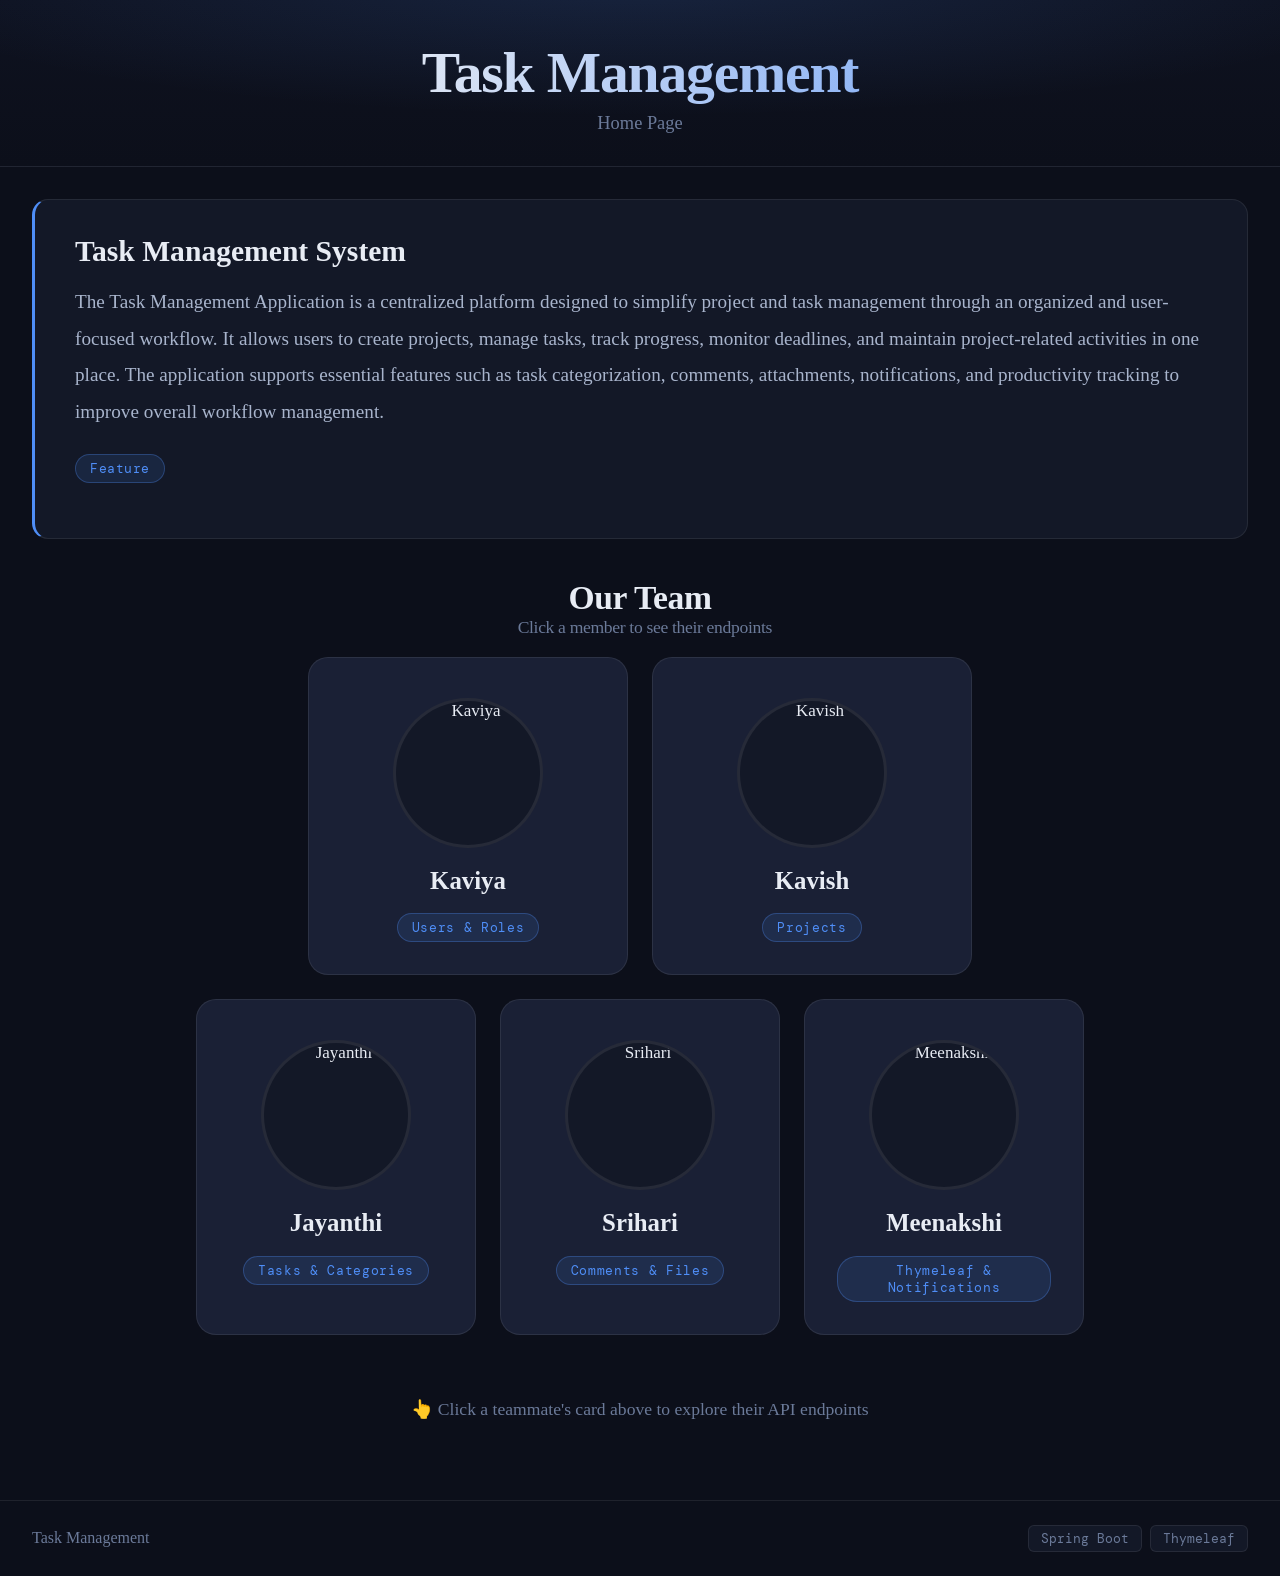
==== src/main/resources/templates/index.html @ 029d0d74 "[Meenakshi]: Implemented UI for User module" ====
<!DOCTYPE html>
<html xmlns:th="http://www.thymeleaf.org" lang="en">
<head>
    <meta charset="UTF-8" />
    <meta name="viewport" content="width=device-width, initial-scale=1.0" />
    <title>Task Management</title>
    <link rel="preconnect" href="https://fonts.googleapis.com" />
    <link href="https://fonts.googleapis.com/css2?family=Syne:wght@400;700;800&family=DM+Mono:wght@400;500&family=DM+Sans:wght@300;400;500&display=swap" rel="stylesheet" />
    <style>
        *, *::before, *::after { box-sizing: border-box; margin: 0; padding: 0; }

        :root {
            --bg: #0c0f1a;
            --surface: #131827;
            --card: #1a2035;
            --border: rgba(255,255,255,0.08);
            --accent: #4f8ef7;
            --accent2: #7c5cfc;
            --accent3: #36c9a7;
            --text: #e8ecf4;
            --muted: #6b7a99;
            --tag-bg: rgba(79,142,247,0.12);
            --tag-border: rgba(79,142,247,0.3);
            --del-bg: rgba(255,99,99,0.10);
            --del-border: rgba(255,99,99,0.28);
            --get-bg: rgba(54,201,167,0.10);
            --get-border: rgba(54,201,167,0.28);
            --post-bg: rgba(124,92,252,0.12);
            --post-border: rgba(124,92,252,0.3);
            --put-bg: rgba(255,179,71,0.10);
            --put-border: rgba(255,179,71,0.28);
        }

        body {
            background: var(--bg);
            color: var(--text);
            font-family: 'Times New Roman', Times, serif;
            font-size: 17px;
            min-height: 100vh;
            overflow-x: hidden;
        }

        header {
            padding: 2.5rem 2rem 2rem;
            text-align: center;
            border-bottom: 1px solid var(--border);
            background: linear-gradient(180deg, #0e1220 0%, var(--bg) 100%);
            position: relative;
        }
        header::before {
            content: '';
            position: absolute;
            inset: 0;
            background: radial-gradient(ellipse 60% 80% at 50% -10%, rgba(79,142,247,0.14), transparent);
            pointer-events: none;
        }
        header h1 {
            font-family: 'Times New Roman', Times, serif;
            font-weight: 800;
            font-size: clamp(2.4rem, 5.5vw, 3.6rem);
            letter-spacing: -0.02em;
            background: linear-gradient(135deg, #e8ecf4 30%, #4f8ef7);
            -webkit-background-clip: text;
            -webkit-text-fill-color: transparent;
            background-clip: text;
            margin-bottom: 0.5rem;
        }
        header p {
            color: var(--muted);
            font-size: 1.15rem;
            font-weight: 300;
        }

        .project-desc-section { padding: 2rem 2rem 0; }
        .project-desc-card {
            background: var(--surface);
            border: 1px solid var(--border);
            border-radius: 16px;
            padding: 2.2rem 2.5rem;
            border-left: 3px solid var(--accent);
        }
        .project-desc-card h2 {
            font-family: 'Times New Roman', Times, serif;
            font-weight: 700;
            font-size: 1.85rem;
            margin-bottom: 1rem;
            color: var(--text);
        }
        .project-desc-card p {
            color: #a8b4cc;
            font-size: 1.2rem;
            line-height: 1.9;
            margin-bottom: 1.5rem;
            font-family: 'Times New Roman', Times, serif;
        }
        .feature-list { display: flex; flex-wrap: wrap; gap: 0.5rem; margin-bottom: 1.2rem; }
        .feature-chip {
            background: var(--tag-bg);
            border: 1px solid var(--tag-border);
            color: var(--accent);
            font-family: 'DM Mono', monospace;
            font-size: 0.82rem;
            padding: 5px 14px;
            border-radius: 20px;
            letter-spacing: 0.04em;
        }

        .section-title {
            font-family: 'Times New Roman', Times, serif;
            font-weight: 900;
            font-size: 2.1rem;
            color: var(--text);
            padding: 2.5rem 2rem 1.2rem;
            letter-spacing: -0.01em;
            text-align: center;
        }
        .section-title span {
            display: block;
            color: var(--muted);
            font-weight: 400;
            font-size: 1.1rem;
            margin-left: 0.6rem;
        }

        .team-grid { display: flex; flex-direction: column; gap: 1.5rem; padding: 0 2rem 2rem; }
        .team-row { display: flex; gap: 1.5rem; justify-content: center; }
        .team-row-top .member-card { flex: 0 0 320px; min-width: 320px; }
        .team-row-bottom .member-card { flex: 0 0 280px; min-width: 280px; }
        .path a, a.path {
            color: var(--text);
            text-decoration: none;
        }
        .path a:hover, a.path:hover {
            color: var(--accent);
            text-decoration: underline;
        }
        .member-card {
            background: var(--card);
            border: 1px solid var(--border);
            border-radius: 20px;
            padding: 2.5rem 2rem 2rem;
            cursor: pointer;
            transition: border-color 0.2s, transform 0.2s;
            position: relative;
            overflow: hidden;
            text-align: center;
        }
        .member-card::before {
            content: '';
            position: absolute;
            top: 0; left: 0; right: 0;
            height: 3px;
            background: linear-gradient(90deg, var(--accent), var(--accent2));
            opacity: 0;
            transition: opacity 0.2s;
        }
        .member-card:hover { border-color: rgba(79,142,247,0.4); transform: translateY(-3px); }
        .member-card:hover::before { opacity: 1; }
        .member-card.active { border-color: var(--accent); }
        .member-card.active::before { opacity: 1; }

        .member-avatar {
            width: 150px; height: 150px;
            border-radius: 50%; object-fit: cover;
            border: 3px solid var(--border);
            display: block; margin: 0 auto 1.2rem;
            background: var(--surface);
        }
        .member-name {
            font-family: 'Times New Roman', Times, serif;
            font-weight: 700; font-size: 1.55rem;
            text-align: center; margin-bottom: 0.4rem;
        }
        .member-tag {
            display: inline-block; margin-top: 0.75rem;
            background: var(--tag-bg); border: 1px solid var(--tag-border);
            color: var(--accent); font-family: 'DM Mono', monospace;
            font-size: 0.84rem; padding: 5px 14px;
            border-radius: 20px; text-align: center; letter-spacing: 0.05em;
        }

        .endpoints-section { padding: 0 2rem 3rem; }
        .endpoints-header {
            font-family: 'Times New Roman', Times, serif;
            font-weight: 700; font-size: 1.4rem;
            margin-bottom: 1.2rem;
            display: flex; align-items: center; gap: 0.6rem;
        }
        .endpoints-header .who { color: var(--accent); }
        .endpoints-header .count {
            background: var(--tag-bg); border: 1px solid var(--tag-border);
            color: var(--accent); font-family: 'DM Mono', monospace;
            font-size: 0.84rem; padding: 3px 10px; border-radius: 10px;
        }

        .group-grid {
            display: grid;
            grid-template-columns: repeat(auto-fill, minmax(300px, 1fr));
            gap: 1.2rem;
        }

        .endpoint-group {
            background: var(--surface);
            border: 1px solid var(--border);
            border-radius: 12px; overflow: hidden;
        }
        .group-label {
            padding: 0.7rem 1rem;
            font-family: 'Times New Roman', Times, serif;
            font-size: 1rem; font-weight: 700;
            letter-spacing: 0.06em; text-transform: uppercase;
            color: var(--muted); border-bottom: 1px solid var(--border);
            background: rgba(255,255,255,0.02);
        }

        /* ── Endpoint row: method + path on top, desc below ── */
        .endpoint-row {
            display: flex;
            flex-direction: column;
            gap: 0.25rem;
            padding: 0.65rem 1rem;
            border-bottom: 1px solid var(--border);
        }
        .endpoint-row:last-child { border-bottom: none; }

        .endpoint-main {
            display: flex;
            align-items: center;
            gap: 0.6rem;
        }

        .endpoint-desc {
            font-family: 'DM Mono', monospace;
            font-size: 0.76rem;
            color: var(--muted);
            padding-left: 56px; /* aligns under the path, past the method badge */
            line-height: 1.4;
        }

        .method {
            font-family: 'DM Mono', monospace;
            font-size: 0.78rem; font-weight: 500;
            padding: 3px 8px; border-radius: 4px;
            min-width: 52px; text-align: center;
            letter-spacing: 0.04em; flex-shrink: 0;
        }
        .GET    { background: var(--get-bg);  border: 1px solid var(--get-border);  color: #36c9a7; }
        .POST   { background: var(--post-bg); border: 1px solid var(--post-border); color: #9f82ff; }
        .PUT    { background: var(--put-bg);  border: 1px solid var(--put-border);  color: #ffb347; }
        .DELETE { background: var(--del-bg);  border: 1px solid var(--del-border);  color: #ff6363; }

        .path {
            font-family: 'DM Mono', monospace;
            font-size: 0.86rem; color: var(--text);
            word-break: break-all; text-decoration: none;
        }
        .path-param { color: var(--accent); }

        .placeholder {
            padding: 2rem; color: var(--muted);
            font-size: 1.1rem; text-align: center;
            font-family: 'Times New Roman', Times, serif;
        }

        footer {
            border-top: 1px solid var(--border);
            padding: 1.5rem 2rem;
            display: flex; justify-content: space-between; align-items: center;
            color: var(--muted); font-size: 1rem;
            font-family: 'Times New Roman', Times, serif;
        }
        footer .tech-stack { display: flex; gap: 0.5rem; }
        footer .chip {
            background: var(--surface); border: 1px solid var(--border);
            border-radius: 6px; padding: 4px 12px;
            font-family: 'DM Mono', monospace; font-size: 0.82rem; color: var(--muted);
        }

        @media (max-width: 700px) {
            .team-row { flex-wrap: wrap; }
            .team-row-top .member-card,
            .team-row-bottom .member-card { flex: 0 0 calc(50% - 0.75rem); min-width: 140px; }
            .endpoints-section { padding: 0 1rem 2rem; }
            .section-title { padding: 2rem 1rem 1rem; }
            footer { flex-direction: column; gap: 0.8rem; }
            .endpoint-desc { padding-left: 0; }
        }
    </style>
</head>
<body>

<header>
    <h1>Task Management</h1>
    <p>Home Page</p>
</header>

<div class="project-desc-section">
    <div class="project-desc-card">
        <h2 th:text="${projectTitle}">Task Management System</h2>
        <p th:text="${projectDesc}">The Task Management Application is a centralized platform designed to simplify project and task management through an organized and user-focused workflow. It allows users to create projects, manage tasks, track progress, monitor deadlines, and maintain project-related activities in one place. The application supports essential features such as task categorization, comments, attachments, notifications, and productivity tracking to improve overall workflow management.</p>
        <div class="feature-list">
            <span class="feature-chip" th:each="feature : ${features}" th:text="${feature}">Feature</span>
        </div>
    </div>
</div>

<div class="section-title">Our Team <span>Click a member to see their endpoints</span></div>

<div class="team-grid">
    <div class="team-row team-row-top">
        <div class="member-card" onclick="show('kaviya')" id="card-kaviya">
            <img th:src="@{/images/kaviya.jpeg}" class="member-avatar" alt="Kaviya" />
            <div class="member-name">Kaviya</div>
            <span class="member-tag">Users &amp; Roles</span>
        </div>
        <div class="member-card" onclick="show('kavish')" id="card-kavish">
            <img th:src="@{/images/kavish.jpeg}" class="member-avatar" alt="Kavish" />
            <div class="member-name">Kavish</div>
            <span class="member-tag">Projects</span>
        </div>
    </div>
    <div class="team-row team-row-bottom">
        <div class="member-card" onclick="show('jayanti')" id="card-jayanti">
            <img th:src="@{/images/jayanti.jpeg}" class="member-avatar" alt="Jayanthi" />
            <div class="member-name">Jayanthi</div>
            <span class="member-tag">Tasks &amp; Categories</span>
        </div>
        <div class="member-card" onclick="show('srihari')" id="card-srihari">
            <img th:src="@{/images/srihari.jpeg}" class="member-avatar" alt="Srihari" />
            <div class="member-name">Srihari</div>
            <span class="member-tag">Comments &amp; Files</span>
        </div>
        <div class="member-card" onclick="show('meenakshi')" id="card-meenakshi">
            <img th:src="@{/images/meenu.jpeg}" class="member-avatar" alt="Meenakshi" />
            <div class="member-name">Meenakshi</div>
            <span class="member-tag">Thymeleaf &amp; Notifications</span>
        </div>
    </div>
</div>

<div class="endpoints-section">

    <div id="panel-default" class="placeholder">
        👆 Click a teammate's card above to explore their API endpoints
    </div>

    <!-- ── KAVIYA ── -->
    <!-- ── KAVIYA ── -->
    <div id="panel-kaviya" style="display:none">
        <div class="endpoints-header">
            <span class="who">Kaviya S.P</span> — Users &amp; Roles
            <span class="count">11 endpoints</span>
        </div>
        <div class="group-grid">
            <div class="endpoint-group">
                <div class="group-label">User Management</div>
                <div class="endpoint-row">
                    <div class="endpoint-main"><span class="method POST">POST</span>
                        <a th:href="@{/users-ui}" class="path">/api/v1/users</a></div>
                    <div class="endpoint-desc">Create a new user account</div>
                </div>
                <div class="endpoint-row">
                    <div class="endpoint-main"><span class="method GET">GET</span>
                        <a th:href="@{/users-ui}" class="path">/api/v1/users/<span class="path-param">{userId}</span></a></div>
                    <div class="endpoint-desc">Get details of a specific user</div>
                </div>
                <div class="endpoint-row">
                    <div class="endpoint-main"><span class="method GET">GET</span>
                        <a th:href="@{/users-ui}" class="path">/api/v1/users</a></div>
                    <div class="endpoint-desc">List all registered users</div>
                </div>
                <div class="endpoint-row">
                    <div class="endpoint-main"><span class="method PUT">PUT</span>
                        <a th:href="@{/users-ui}" class="path">/api/v1/users/<span class="path-param">{userId}</span></a></div>
                    <div class="endpoint-desc">Update user profile information</div>
                </div>
                <div class="endpoint-row">
                    <div class="endpoint-main"><span class="method DELETE">DELETE</span>
                        <a th:href="@{/users-ui}" class="path">/api/v1/users/<span class="path-param">{userId}</span></a></div>
                    <div class="endpoint-desc">Deactivate or delete a user</div>
                </div>
            </div>
            <div class="endpoint-group">
                <div class="group-label">Roles</div>
                <div class="endpoint-row">
                    <div class="endpoint-main"><span class="method POST">POST</span>
                        <a th:href="@{/users-ui}" class="path">/api/v1/roles</a></div>
                    <div class="endpoint-desc">Create a new role</div>
                </div>
                <div class="endpoint-row">
                    <div class="endpoint-main"><span class="method GET">GET</span>
                        <a th:href="@{/users-ui}" class="path">/api/v1/roles</a></div>
                    <div class="endpoint-desc">List all available roles</div>
                </div>
            </div>
            <div class="endpoint-group">
                <div class="group-label">User–Role Mapping</div>
                <div class="endpoint-row">
                    <div class="endpoint-main"><span class="method POST">POST</span>
                        <a th:href="@{/users-ui}" class="path">/api/v1/users/<span class="path-param">{userId}</span>/roles/<span class="path-param">{roleId}</span></a></div>
                    <div class="endpoint-desc">Assign a role to a user</div>
                </div>
                <div class="endpoint-row">
                    <div class="endpoint-main"><span class="method DELETE">DELETE</span>
                        <a th:href="@{/users-ui}" class="path">/api/v1/users/<span class="path-param">{userId}</span>/roles/<span class="path-param">{roleId}</span></a></div>
                    <div class="endpoint-desc">Remove a role from a user</div>
                </div>
                <div class="endpoint-row">
                    <div class="endpoint-main"><span class="method GET">GET</span>
                        <a th:href="@{/users-ui}" class="path">/api/v1/users/<span class="path-param">{userId}</span>/roles</a></div>
                    <div class="endpoint-desc">Get all roles assigned to a user</div>
                </div>
            </div>
            <div class="endpoint-group">
                <div class="group-label">Reporting</div>
                <div class="endpoint-row">
                    <div class="endpoint-main"><span class="method GET">GET</span>
                        <a th:href="@{/users-ui}" class="path">/api/v1/reports/users/productivity</a></div>
                    <div class="endpoint-desc">User productivity report</div>
                </div>
            </div>
        </div>
    </div>

    <!-- ── KAVISH ── -->
    <div id="panel-kavish" style="display:none">
        <div class="endpoints-header">
            <span class="who">Kavish D</span> — Project Management
            <span class="count">7 endpoints</span>
        </div>
        <div class="group-grid">
            <div class="endpoint-group">
                <div class="group-label">Projects</div>
                <div class="endpoint-row">
                    <div class="endpoint-main"><span class="method POST">POST</span><span class="path">/api/v1/projects</span></div>
                    <div class="endpoint-desc">Create a new project</div>
                </div>
                <div class="endpoint-row">
                    <div class="endpoint-main"><span class="method GET">GET</span><span class="path">/api/v1/projects/<span class="path-param">{projectId}</span></span></div>
                    <div class="endpoint-desc">Get details of a specific project</div>
                </div>
                <div class="endpoint-row">
                    <div class="endpoint-main"><span class="method GET">GET</span><span class="path">/api/v1/projects</span></div>
                    <div class="endpoint-desc">List all projects</div>
                </div>
                <div class="endpoint-row">
                    <div class="endpoint-main"><span class="method PUT">PUT</span><span class="path">/api/v1/projects/<span class="path-param">{projectId}</span></span></div>
                    <div class="endpoint-desc">Update project details</div>
                </div>
                <div class="endpoint-row">
                    <div class="endpoint-main"><span class="method DELETE">DELETE</span><span class="path">/api/v1/projects/<span class="path-param">{projectId}</span></span></div>
                    <div class="endpoint-desc">Close or delete a project</div>
                </div>
            </div>
            <div class="endpoint-group">
                <div class="group-label">Project Ownership</div>
                <div class="endpoint-row">
                    <div class="endpoint-main"><span class="method GET">GET</span><span class="path">/api/v1/users/<span class="path-param">{userId}</span>/projects</span></div>
                    <div class="endpoint-desc">Get all projects owned by a user</div>
                </div>
            </div>
            <div class="endpoint-group">
                <div class="group-label">Reporting</div>
                <div class="endpoint-row">
                    <div class="endpoint-main"><span class="method GET">GET</span><span class="path">/api/v1/reports/projects/summary</span></div>
                    <div class="endpoint-desc">Project summary dashboard — completion %, tasks by status per project</div>
                </div>
            </div>
        </div>
    </div>

    <!-- ── JAYANTHI ── -->
    <div id="panel-jayanti" style="display:none">
        <div class="endpoints-header">
            <span class="who">Jayanthi M</span> — Tasks &amp; Categories
            <span class="count">15 endpoints</span>
        </div>
        <div class="group-grid">
            <div class="endpoint-group">
                <div class="group-label">Task CRUD</div>
                <div class="endpoint-row">
                    <div class="endpoint-main"><span class="method POST">POST</span><span class="path">/api/v1/tasks</span></div>
                    <div class="endpoint-desc">Create a new task</div>
                </div>
                <div class="endpoint-row">
                    <div class="endpoint-main"><span class="method GET">GET</span><span class="path">/api/v1/tasks/<span class="path-param">{taskId}</span></span></div>
                    <div class="endpoint-desc">Get details of a specific task</div>
                </div>
                <div class="endpoint-row">
                    <div class="endpoint-main"><span class="method GET">GET</span><span class="path">/api/v1/tasks</span></div>
                    <div class="endpoint-desc">List all tasks</div>
                </div>
                <div class="endpoint-row">
                    <div class="endpoint-main"><span class="method PUT">PUT</span><span class="path">/api/v1/tasks/<span class="path-param">{taskId}</span></span></div>
                    <div class="endpoint-desc">Update task information</div>
                </div>
                <div class="endpoint-row">
                    <div class="endpoint-main"><span class="method DELETE">DELETE</span><span class="path">/api/v1/tasks/<span class="path-param">{taskId}</span></span></div>
                    <div class="endpoint-desc">Delete a task</div>
                </div>
            </div>
            <div class="endpoint-group">
                <div class="group-label">Task Filtering</div>
                <div class="endpoint-row">
                    <div class="endpoint-main"><span class="method GET">GET</span><span class="path">/api/v1/projects/<span class="path-param">{projectId}</span>/tasks</span></div>
                    <div class="endpoint-desc">Get all tasks under a project</div>
                </div>
                <div class="endpoint-row">
                    <div class="endpoint-main"><span class="method GET">GET</span><span class="path">/api/v1/users/<span class="path-param">{userId}</span>/tasks</span></div>
                    <div class="endpoint-desc">Get all tasks assigned to a user</div>
                </div>
                <div class="endpoint-row">
                    <div class="endpoint-main"><span class="method GET">GET</span><span class="path">/api/v1/tasks/status/<span class="path-param">{status}</span></span></div>
                    <div class="endpoint-desc">Filter tasks by status (e.g. PENDING, DONE)</div>
                </div>
                <div class="endpoint-row">
                    <div class="endpoint-main"><span class="method GET">GET</span><span class="path">/api/v1/tasks/priority/<span class="path-param">{priority}</span></span></div>
                    <div class="endpoint-desc">Filter tasks by priority level</div>
                </div>
            </div>
            <div class="endpoint-group">
                <div class="group-label">Categories</div>
                <div class="endpoint-row">
                    <div class="endpoint-main"><span class="method POST">POST</span><span class="path">/api/v1/categories</span></div>
                    <div class="endpoint-desc">Create a new category</div>
                </div>
                <div class="endpoint-row">
                    <div class="endpoint-main"><span class="method GET">GET</span><span class="path">/api/v1/categories</span></div>
                    <div class="endpoint-desc">List all categories</div>
                </div>
                <div class="endpoint-row">
                    <div class="endpoint-main"><span class="method POST">POST</span><span class="path">/api/v1/tasks/<span class="path-param">{taskId}</span>/categories/<span class="path-param">{catId}</span></span></div>
                    <div class="endpoint-desc">Assign a category to a task</div>
                </div>
                <div class="endpoint-row">
                    <div class="endpoint-main"><span class="method DELETE">DELETE</span><span class="path">/api/v1/tasks/<span class="path-param">{taskId}</span>/categories/<span class="path-param">{catId}</span></span></div>
                    <div class="endpoint-desc">Remove a category from a task</div>
                </div>
                <div class="endpoint-row">
                    <div class="endpoint-main"><span class="method GET">GET</span><span class="path">/api/v1/tasks/<span class="path-param">{taskId}</span>/categories</span></div>
                    <div class="endpoint-desc">Get all categories of a task</div>
                </div>
            </div>
            <div class="endpoint-group">
                <div class="group-label">Reporting</div>
                <div class="endpoint-row">
                    <div class="endpoint-main"><span class="method GET">GET</span><span class="path">/api/v1/reports/tasks/overdue?days=7</span></div>
                    <div class="endpoint-desc">Overdue tasks report — lists tasks past deadline within N days</div>
                </div>
            </div>
        </div>
    </div>

    <!-- ── SRIHARI ── -->
    <div id="panel-srihari" style="display:none">
        <div class="endpoints-header">
            <span class="who">Srihari V</span> — Comments &amp; Attachments
            <span class="count">6 endpoints</span>
        </div>
        <div class="group-grid">
            <div class="endpoint-group">
                <div class="group-label">Comments</div>
                <div class="endpoint-row">
                    <div class="endpoint-main"><span class="method POST">POST</span><span class="path">/api/v1/tasks/<span class="path-param">{taskId}</span>/comments</span></div>
                    <div class="endpoint-desc">Add a comment to a task</div>
                </div>
                <div class="endpoint-row">
                    <div class="endpoint-main"><span class="method GET">GET</span><span class="path">/api/v1/tasks/<span class="path-param">{taskId}</span>/comments</span></div>
                    <div class="endpoint-desc">View all comments on a task</div>
                </div>
                <div class="endpoint-row">
                    <div class="endpoint-main"><span class="method DELETE">DELETE</span><span class="path">/api/v1/comments/<span class="path-param">{commentId}</span></span></div>
                    <div class="endpoint-desc">Delete a specific comment</div>
                </div>
            </div>
            <div class="endpoint-group">
                <div class="group-label">Attachments</div>
                <div class="endpoint-row">
                    <div class="endpoint-main"><span class="method POST">POST</span><span class="path">/api/v1/tasks/<span class="path-param">{taskId}</span>/attachments</span></div>
                    <div class="endpoint-desc">Upload a file attachment to a task</div>
                </div>
                <div class="endpoint-row">
                    <div class="endpoint-main"><span class="method GET">GET</span><span class="path">/api/v1/tasks/<span class="path-param">{taskId}</span>/attachments</span></div>
                    <div class="endpoint-desc">List all attachments of a task</div>
                </div>
                <div class="endpoint-row">
                    <div class="endpoint-main"><span class="method DELETE">DELETE</span><span class="path">/api/v1/attachments/<span class="path-param">{attachmentId}</span></span></div>
                    <div class="endpoint-desc">Delete a specific attachment</div>
                </div>
            </div>
        </div>
    </div>

    <!-- ── MEENAKSHI ── -->
    <div id="panel-meenakshi" style="display:none">
        <div class="endpoints-header">
            <span class="who">Meenakshi</span> — Thymeleaf &amp; Notifications
            <span class="count">6 endpoints</span>
        </div>
        <div class="group-grid">
            <div class="endpoint-group">
                <div class="group-label">Notifications</div>
                <div class="endpoint-row">
                    <div class="endpoint-main">
                        <span class="method POST">POST</span>
                        <a th:href="@{/notifications-ui}" class="path">/api/v1/notifications</a>
                    </div>
                    <div class="endpoint-desc">Create a new notification</div>
                </div>
                <div class="endpoint-row">
                    <div class="endpoint-main">
                        <span class="method GET">GET</span>
                        <a th:href="@{/notifications-ui}" class="path">/api/v1/notifications/<span class="path-param">{notificationId}</span></a>
                    </div>
                    <div class="endpoint-desc">Get a specific notification by ID</div>
                </div>
                <div class="endpoint-row">
                    <div class="endpoint-main">
                        <span class="method GET">GET</span>
                        <a th:href="@{/notifications-ui}" class="path">/api/v1/users/<span class="path-param">{userId}</span>/notifications</a>
                    </div>
                    <div class="endpoint-desc">Get all notifications for a user</div>
                </div>
                <div class="endpoint-row">
                    <div class="endpoint-main">
                        <span class="method DELETE">DELETE</span>
                        <a th:href="@{/notifications-ui}" class="path">/api/v1/notifications/<span class="path-param">{notificationId}</span></a>
                    </div>
                    <div class="endpoint-desc">Delete a specific notification</div>
                </div>
                <div class="endpoint-row">
                    <div class="endpoint-main">
                        <span class="method GET">GET</span>
                        <a th:href="@{/notifications-ui}" class="path">/api/v1/users/<span class="path-param">{userId}</span>/notifications/unread</a>
                    </div>
                    <div class="endpoint-desc">Get all unread notifications for a user</div>
                </div>
                <div class="endpoint-row">
                    <div class="endpoint-main">
                        <span class="method PUT">PUT</span>
                        <a th:href="@{/notifications-ui}" class="path">/api/v1/notifications/<span class="path-param">{notificationId}</span>/read</a>
                    </div>
                    <div class="endpoint-desc">Mark a notification as read</div>
                </div>
            </div>
        </div>
    </div>

</div>

<footer>
    <span>Task Management</span>
    <div class="tech-stack">
        <span class="chip">Spring Boot</span>
        <span class="chip">Thymeleaf</span>
    </div>
</footer>

<script>
    const members = ['kavish','kaviya','meenakshi','srihari','jayanti'];
    let current = null;

    function show(id) {
        members.forEach(m => {
            document.getElementById('panel-' + m).style.display = 'none';
            document.getElementById('card-' + m).classList.remove('active');
        });
        document.getElementById('panel-default').style.display = 'none';

        if (current === id) {
            document.getElementById('panel-default').style.display = 'block';
            current = null;
        } else {
            document.getElementById('panel-' + id).style.display = 'block';
            document.getElementById('card-' + id).classList.add('active');
            current = id;
        }
    }
</script>

</body>
</html>
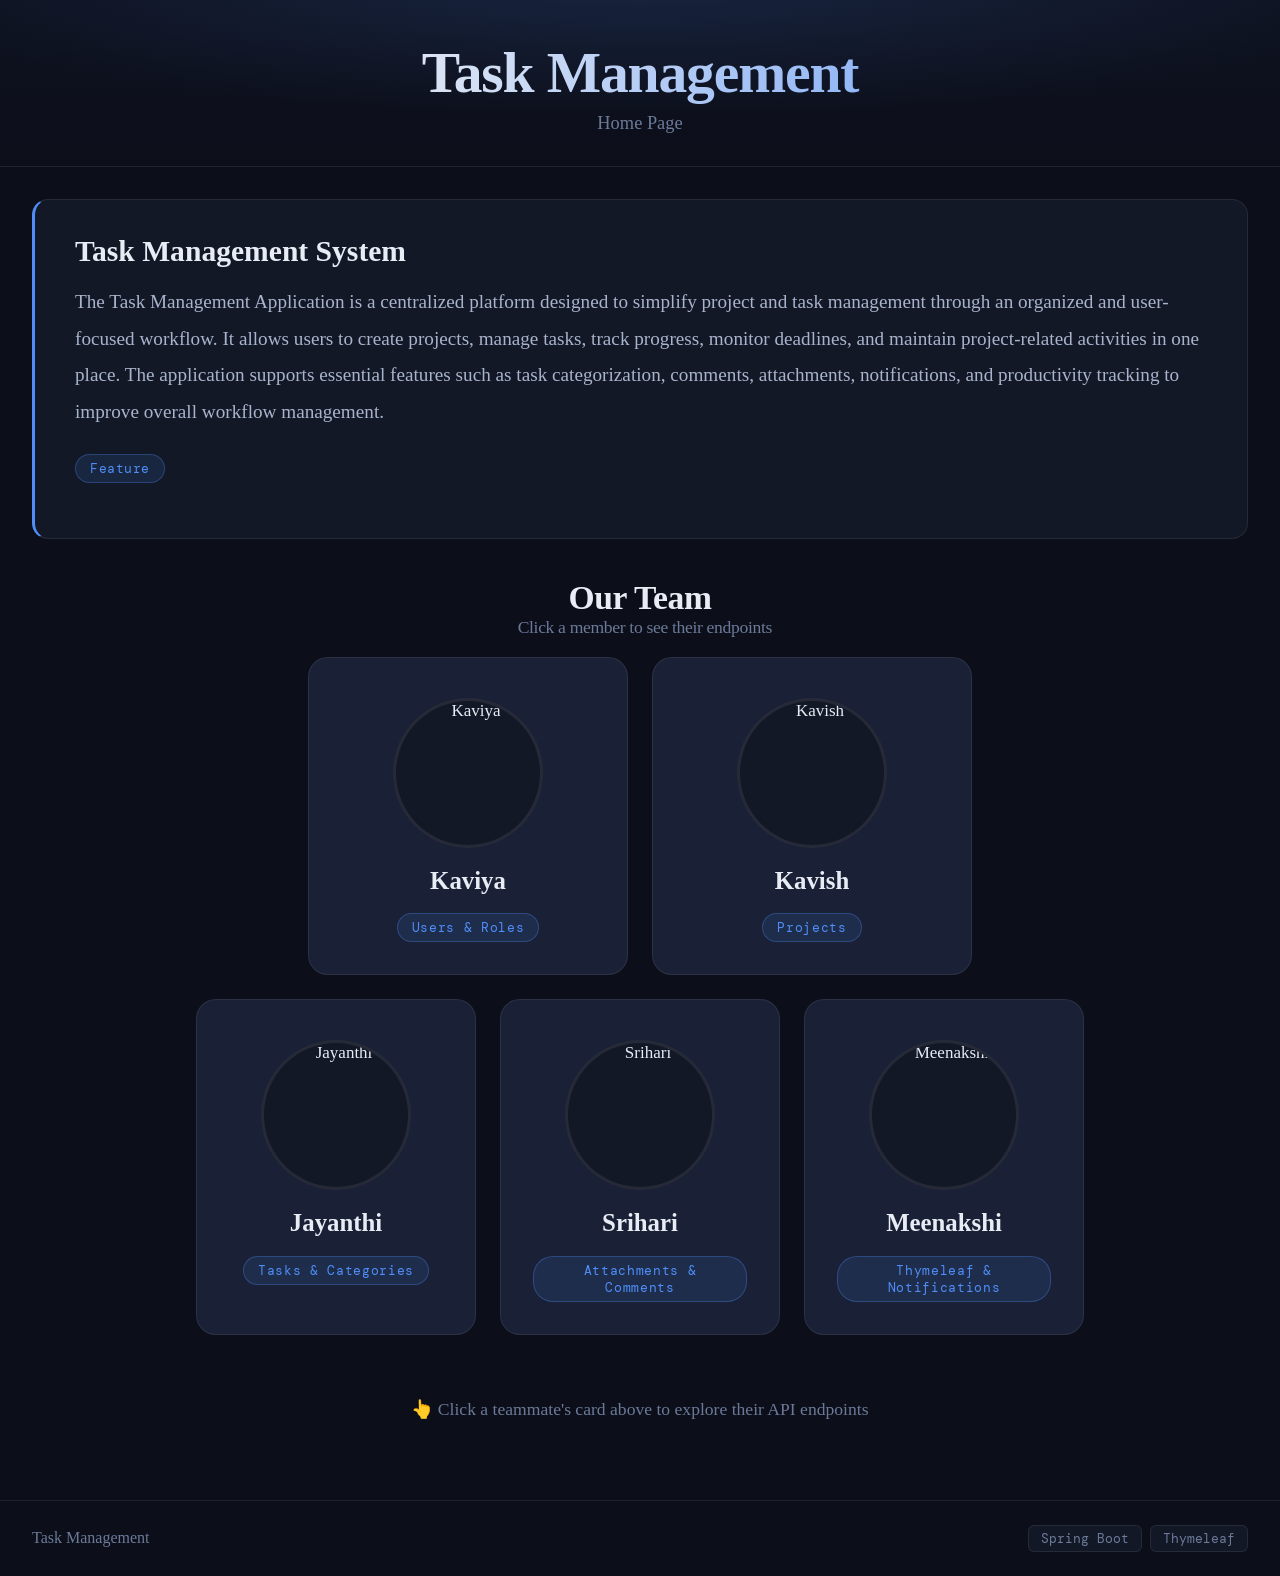
==== commit 7d0e667b: "[Meenakshi]: Fix Bugs" ====
--- a/src/main/resources/templates/index.html
+++ b/src/main/resources/templates/index.html
@@ -320,15 +320,15 @@
         </div>
     </div>
     <div class="team-row team-row-bottom">
-        <div class="member-card" onclick="show('jayanti')" id="card-jayanti">
-            <img th:src="@{/images/jayanti.jpeg}" class="member-avatar" alt="Jayanthi" />
+        <div class="member-card" onclick="show('jayanthi')" id="card-jayanthi">
+            <img th:src="@{/images/jayanthi.jpeg}" class="member-avatar" alt="Jayanthi" />
             <div class="member-name">Jayanthi</div>
             <span class="member-tag">Tasks &amp; Categories</span>
         </div>
         <div class="member-card" onclick="show('srihari')" id="card-srihari">
             <img th:src="@{/images/srihari.jpeg}" class="member-avatar" alt="Srihari" />
             <div class="member-name">Srihari</div>
-            <span class="member-tag">Comments &amp; Files</span>
+            <span class="member-tag">Attachments & Comments</span>
         </div>
         <div class="member-card" onclick="show('meenakshi')" id="card-meenakshi">
             <img th:src="@{/images/meenu.jpeg}" class="member-avatar" alt="Meenakshi" />
@@ -423,134 +423,280 @@
     </div>
 
     <!-- ── KAVISH ── -->
+    <!-- ── KAVISH ── -->
     <div id="panel-kavish" style="display:none">
+
         <div class="endpoints-header">
             <span class="who">Kavish D</span> — Project Management
             <span class="count">7 endpoints</span>
         </div>
+
         <div class="group-grid">
-            <div class="endpoint-group">
-                <div class="group-label">Projects</div>
-                <div class="endpoint-row">
-                    <div class="endpoint-main"><span class="method POST">POST</span><span class="path">/api/v1/projects</span></div>
-                    <div class="endpoint-desc">Create a new project</div>
-                </div>
-                <div class="endpoint-row">
-                    <div class="endpoint-main"><span class="method GET">GET</span><span class="path">/api/v1/projects/<span class="path-param">{projectId}</span></span></div>
-                    <div class="endpoint-desc">Get details of a specific project</div>
-                </div>
-                <div class="endpoint-row">
-                    <div class="endpoint-main"><span class="method GET">GET</span><span class="path">/api/v1/projects</span></div>
-                    <div class="endpoint-desc">List all projects</div>
-                </div>
-                <div class="endpoint-row">
-                    <div class="endpoint-main"><span class="method PUT">PUT</span><span class="path">/api/v1/projects/<span class="path-param">{projectId}</span></span></div>
-                    <div class="endpoint-desc">Update project details</div>
-                </div>
-                <div class="endpoint-row">
-                    <div class="endpoint-main"><span class="method DELETE">DELETE</span><span class="path">/api/v1/projects/<span class="path-param">{projectId}</span></span></div>
-                    <div class="endpoint-desc">Close or delete a project</div>
-                </div>
-            </div>
-            <div class="endpoint-group">
-                <div class="group-label">Project Ownership</div>
-                <div class="endpoint-row">
-                    <div class="endpoint-main"><span class="method GET">GET</span><span class="path">/api/v1/users/<span class="path-param">{userId}</span>/projects</span></div>
-                    <div class="endpoint-desc">Get all projects owned by a user</div>
-                </div>
-            </div>
-            <div class="endpoint-group">
-                <div class="group-label">Reporting</div>
-                <div class="endpoint-row">
-                    <div class="endpoint-main"><span class="method GET">GET</span><span class="path">/api/v1/reports/projects/summary</span></div>
-                    <div class="endpoint-desc">Project summary dashboard — completion %, tasks by status per project</div>
-                </div>
-            </div>
-        </div>
+
+            <!-- PROJECTS -->
+            <div class="endpoint-group">
+
+                <div class="group-label">
+                    Projects
+                </div>
+
+                <div class="endpoint-row">
+                    <div class="endpoint-main">
+                        <span class="method POST">POST</span>
+
+                        <a th:href="@{/projects-ui}" class="path">
+                            /api/v1/projects
+                        </a>
+                    </div>
+
+                    <div class="endpoint-desc">
+                        Create a new project
+                    </div>
+                </div>
+
+                <div class="endpoint-row">
+                    <div class="endpoint-main">
+                        <span class="method GET">GET</span>
+
+                        <a th:href="@{/projects-ui}" class="path">
+                            /api/v1/projects/<span class="path-param">{projectId}</span>
+                        </a>
+                    </div>
+
+                    <div class="endpoint-desc">
+                        Get details of a specific project
+                    </div>
+                </div>
+
+                <div class="endpoint-row">
+                    <div class="endpoint-main">
+                        <span class="method GET">GET</span>
+
+                        <a th:href="@{/projects-ui}" class="path">
+                            /api/v1/projects
+                        </a>
+                    </div>
+
+                    <div class="endpoint-desc">
+                        List all projects
+                    </div>
+                </div>
+
+                <div class="endpoint-row">
+                    <div class="endpoint-main">
+                        <span class="method PUT">PUT</span>
+
+                        <a th:href="@{/projects-ui}" class="path">
+                            /api/v1/projects/<span class="path-param">{projectId}</span>
+                        </a>
+                    </div>
+
+                    <div class="endpoint-desc">
+                        Update project details
+                    </div>
+                </div>
+
+                <div class="endpoint-row">
+                    <div class="endpoint-main">
+                        <span class="method DELETE">DELETE</span>
+
+                        <a th:href="@{/projects-ui}" class="path">
+                            /api/v1/projects/<span class="path-param">{projectId}</span>
+                        </a>
+                    </div>
+
+                    <div class="endpoint-desc">
+                        Delete a project
+                    </div>
+                </div>
+
+            </div>
+
+            <!-- OWNERSHIP -->
+            <div class="endpoint-group">
+
+                <div class="group-label">
+                    Project Ownership
+                </div>
+
+                <div class="endpoint-row">
+                    <div class="endpoint-main">
+                        <span class="method GET">GET</span>
+
+                        <a th:href="@{/projects-ui}" class="path">
+                            /api/v1/users/<span class="path-param">{userId}</span>/projects
+                        </a>
+                    </div>
+
+                    <div class="endpoint-desc">
+                        Get projects owned by a user
+                    </div>
+                </div>
+
+            </div>
+
+            <!-- REPORTING -->
+            <div class="endpoint-group">
+
+                <div class="group-label">
+                    Reporting
+                </div>
+
+                <div class="endpoint-row">
+                    <div class="endpoint-main">
+                        <span class="method GET">GET</span>
+
+                        <a th:href="@{/projects-ui}" class="path">
+                            /api/v1/reports/projects/summary
+                        </a>
+                    </div>
+
+                    <div class="endpoint-desc">
+                        Project completion dashboard
+                    </div>
+                </div>
+
+            </div>
+
+        </div>
+
     </div>
 
     <!-- ── JAYANTHI ── -->
-    <div id="panel-jayanti" style="display:none">
+    <div id="panel-jayanthi" style="display:none">
         <div class="endpoints-header">
             <span class="who">Jayanthi M</span> — Tasks &amp; Categories
             <span class="count">15 endpoints</span>
         </div>
         <div class="group-grid">
+
+            <!-- Task CRUD group -->
             <div class="endpoint-group">
                 <div class="group-label">Task CRUD</div>
                 <div class="endpoint-row">
-                    <div class="endpoint-main"><span class="method POST">POST</span><span class="path">/api/v1/tasks</span></div>
+                    <div class="endpoint-main">
+                        <span class="method POST">POST</span>
+                        <a th:href="@{/tasks-ui}" class="path">/api/v1/tasks</a>
+                    </div>
                     <div class="endpoint-desc">Create a new task</div>
                 </div>
                 <div class="endpoint-row">
-                    <div class="endpoint-main"><span class="method GET">GET</span><span class="path">/api/v1/tasks/<span class="path-param">{taskId}</span></span></div>
+                    <div class="endpoint-main">
+                        <span class="method GET">GET</span>
+                        <a th:href="@{/tasks-ui}" class="path">/api/v1/tasks/<span class="path-param">{taskId}</span></a>
+                    </div>
                     <div class="endpoint-desc">Get details of a specific task</div>
                 </div>
                 <div class="endpoint-row">
-                    <div class="endpoint-main"><span class="method GET">GET</span><span class="path">/api/v1/tasks</span></div>
+                    <div class="endpoint-main">
+                        <span class="method GET">GET</span>
+                        <a th:href="@{/tasks-ui}" class="path">/api/v1/tasks</a>
+                    </div>
                     <div class="endpoint-desc">List all tasks</div>
                 </div>
                 <div class="endpoint-row">
-                    <div class="endpoint-main"><span class="method PUT">PUT</span><span class="path">/api/v1/tasks/<span class="path-param">{taskId}</span></span></div>
+                    <div class="endpoint-main">
+                        <span class="method PUT">PUT</span>
+                        <a th:href="@{/tasks-ui}" class="path">/api/v1/tasks/<span class="path-param">{taskId}</span></a>
+                    </div>
                     <div class="endpoint-desc">Update task information</div>
                 </div>
                 <div class="endpoint-row">
-                    <div class="endpoint-main"><span class="method DELETE">DELETE</span><span class="path">/api/v1/tasks/<span class="path-param">{taskId}</span></span></div>
+                    <div class="endpoint-main">
+                        <span class="method DELETE">DELETE</span>
+                        <a th:href="@{/tasks-ui}" class="path">/api/v1/tasks/<span class="path-param">{taskId}</span></a>
+                    </div>
                     <div class="endpoint-desc">Delete a task</div>
                 </div>
             </div>
+
+            <!-- Task Filtering group -->
             <div class="endpoint-group">
                 <div class="group-label">Task Filtering</div>
                 <div class="endpoint-row">
-                    <div class="endpoint-main"><span class="method GET">GET</span><span class="path">/api/v1/projects/<span class="path-param">{projectId}</span>/tasks</span></div>
+                    <div class="endpoint-main">
+                        <span class="method GET">GET</span>
+                        <a th:href="@{/tasks-ui}" class="path">/api/v1/projects/<span class="path-param">{projectId}</span>/tasks</a>
+                    </div>
                     <div class="endpoint-desc">Get all tasks under a project</div>
                 </div>
                 <div class="endpoint-row">
-                    <div class="endpoint-main"><span class="method GET">GET</span><span class="path">/api/v1/users/<span class="path-param">{userId}</span>/tasks</span></div>
+                    <div class="endpoint-main">
+                        <span class="method GET">GET</span>
+                        <a th:href="@{/tasks-ui}" class="path">/api/v1/users/<span class="path-param">{userId}</span>/tasks</a>
+                    </div>
                     <div class="endpoint-desc">Get all tasks assigned to a user</div>
                 </div>
                 <div class="endpoint-row">
-                    <div class="endpoint-main"><span class="method GET">GET</span><span class="path">/api/v1/tasks/status/<span class="path-param">{status}</span></span></div>
-                    <div class="endpoint-desc">Filter tasks by status (e.g. PENDING, DONE)</div>
-                </div>
-                <div class="endpoint-row">
-                    <div class="endpoint-main"><span class="method GET">GET</span><span class="path">/api/v1/tasks/priority/<span class="path-param">{priority}</span></span></div>
+                    <div class="endpoint-main">
+                        <span class="method GET">GET</span>
+                        <a th:href="@{/tasks-ui}" class="path">/api/v1/tasks/status/<span class="path-param">{status}</span></a>
+                    </div>
+                    <div class="endpoint-desc">Filter tasks by status</div>
+                </div>
+                <div class="endpoint-row">
+                    <div class="endpoint-main">
+                        <span class="method GET">GET</span>
+                        <a th:href="@{/tasks-ui}" class="path">/api/v1/tasks/priority/<span class="path-param">{priority}</span></a>
+                    </div>
                     <div class="endpoint-desc">Filter tasks by priority level</div>
                 </div>
             </div>
+
+            <!-- Categories group -->
             <div class="endpoint-group">
                 <div class="group-label">Categories</div>
                 <div class="endpoint-row">
-                    <div class="endpoint-main"><span class="method POST">POST</span><span class="path">/api/v1/categories</span></div>
+                    <div class="endpoint-main">
+                        <span class="method POST">POST</span>
+                        <a th:href="@{/tasks-ui}" class="path">/api/v1/categories</a>
+                    </div>
                     <div class="endpoint-desc">Create a new category</div>
                 </div>
                 <div class="endpoint-row">
-                    <div class="endpoint-main"><span class="method GET">GET</span><span class="path">/api/v1/categories</span></div>
+                    <div class="endpoint-main">
+                        <span class="method GET">GET</span>
+                        <a th:href="@{/tasks-ui}" class="path">/api/v1/categories</a>
+                    </div>
                     <div class="endpoint-desc">List all categories</div>
                 </div>
                 <div class="endpoint-row">
-                    <div class="endpoint-main"><span class="method POST">POST</span><span class="path">/api/v1/tasks/<span class="path-param">{taskId}</span>/categories/<span class="path-param">{catId}</span></span></div>
+                    <div class="endpoint-main">
+                        <span class="method POST">POST</span>
+                        <a th:href="@{/tasks-ui}" class="path">/api/v1/tasks/<span class="path-param">{taskId}</span>/categories/<span class="path-param">{categoryId}</span></a>
+                    </div>
                     <div class="endpoint-desc">Assign a category to a task</div>
                 </div>
                 <div class="endpoint-row">
-                    <div class="endpoint-main"><span class="method DELETE">DELETE</span><span class="path">/api/v1/tasks/<span class="path-param">{taskId}</span>/categories/<span class="path-param">{catId}</span></span></div>
+                    <div class="endpoint-main">
+                        <span class="method DELETE">DELETE</span>
+                        <a th:href="@{/tasks-ui}" class="path">/api/v1/tasks/<span class="path-param">{taskId}</span>/categories/<span class="path-param">{categoryId}</span></a>
+                    </div>
                     <div class="endpoint-desc">Remove a category from a task</div>
                 </div>
                 <div class="endpoint-row">
-                    <div class="endpoint-main"><span class="method GET">GET</span><span class="path">/api/v1/tasks/<span class="path-param">{taskId}</span>/categories</span></div>
+                    <div class="endpoint-main">
+                        <span class="method GET">GET</span>
+                        <a th:href="@{/tasks-ui}" class="path">/api/v1/tasks/<span class="path-param">{taskId}</span>/categories</a>
+                    </div>
                     <div class="endpoint-desc">Get all categories of a task</div>
                 </div>
             </div>
+
+            <!-- Reporting group -->
             <div class="endpoint-group">
                 <div class="group-label">Reporting</div>
                 <div class="endpoint-row">
-                    <div class="endpoint-main"><span class="method GET">GET</span><span class="path">/api/v1/reports/tasks/overdue?days=7</span></div>
-                    <div class="endpoint-desc">Overdue tasks report — lists tasks past deadline within N days</div>
-                </div>
-            </div>
-        </div>
-    </div>
-
+                    <div class="endpoint-main">
+                        <span class="method GET">GET</span>
+                        <a th:href="@{/tasks-ui}" class="path">/api/v1/reports/tasks/overdue?days=7</a>
+                    </div>
+                    <div class="endpoint-desc">Overdue tasks report — lists tasks past deadline</div>
+                </div>
+            </div>
+
+        </div>
+    </div>
     <!-- ── SRIHARI ── -->
     <div id="panel-srihari" style="display:none">
         <div class="endpoints-header">
@@ -561,30 +707,30 @@
             <div class="endpoint-group">
                 <div class="group-label">Comments</div>
                 <div class="endpoint-row">
-                    <div class="endpoint-main"><span class="method POST">POST</span><span class="path">/api/v1/tasks/<span class="path-param">{taskId}</span>/comments</span></div>
+                    <div class="endpoint-main"><span class="method POST">POST</span><a th:href="@{/attachment-comment-ui}" class="path">/api/v1/tasks/<span class="path-param">{taskId}</span>/comments</a></div>
                     <div class="endpoint-desc">Add a comment to a task</div>
                 </div>
                 <div class="endpoint-row">
-                    <div class="endpoint-main"><span class="method GET">GET</span><span class="path">/api/v1/tasks/<span class="path-param">{taskId}</span>/comments</span></div>
+                    <div class="endpoint-main"><span class="method GET">GET</span><a th:href="@{/attachment-comment-ui}" class="path">/api/v1/tasks/<span class="path-param">{taskId}</span>/comments</a></div>
                     <div class="endpoint-desc">View all comments on a task</div>
                 </div>
                 <div class="endpoint-row">
-                    <div class="endpoint-main"><span class="method DELETE">DELETE</span><span class="path">/api/v1/comments/<span class="path-param">{commentId}</span></span></div>
+                    <div class="endpoint-main"><span class="method DELETE">DELETE</span><a th:href="@{/attachment-comment-ui}" class="path">/api/v1/comments/<span class="path-param">{commentId}</span></a></div>
                     <div class="endpoint-desc">Delete a specific comment</div>
                 </div>
             </div>
             <div class="endpoint-group">
                 <div class="group-label">Attachments</div>
                 <div class="endpoint-row">
-                    <div class="endpoint-main"><span class="method POST">POST</span><span class="path">/api/v1/tasks/<span class="path-param">{taskId}</span>/attachments</span></div>
+                    <div class="endpoint-main"><span class="method POST">POST</span><a th:href="@{/attachment-comment-ui}" class="path">/api/v1/tasks/<span class="path-param">{taskId}</span>/attachments</a></div>
                     <div class="endpoint-desc">Upload a file attachment to a task</div>
                 </div>
                 <div class="endpoint-row">
-                    <div class="endpoint-main"><span class="method GET">GET</span><span class="path">/api/v1/tasks/<span class="path-param">{taskId}</span>/attachments</span></div>
+                    <div class="endpoint-main"><span class="method GET">GET</span><a th:href="@{/attachment-comment-ui}" class="path">/api/v1/tasks/<span class="path-param">{taskId}</span>/attachments</a></div>
                     <div class="endpoint-desc">List all attachments of a task</div>
                 </div>
                 <div class="endpoint-row">
-                    <div class="endpoint-main"><span class="method DELETE">DELETE</span><span class="path">/api/v1/attachments/<span class="path-param">{attachmentId}</span></span></div>
+                    <div class="endpoint-main"><span class="method DELETE">DELETE</span><a th:href="@{/attachment-comment-ui}" class="path">/api/v1/attachments/<span class="path-param">{attachmentId}</span></a></div>
                     <div class="endpoint-desc">Delete a specific attachment</div>
                 </div>
             </div>
@@ -657,7 +803,7 @@
 </footer>
 
 <script>
-    const members = ['kavish','kaviya','meenakshi','srihari','jayanti'];
+    const members = ['kavish','kaviya','meenakshi','srihari','jayanthi'];
     let current = null;
 
     function show(id) {
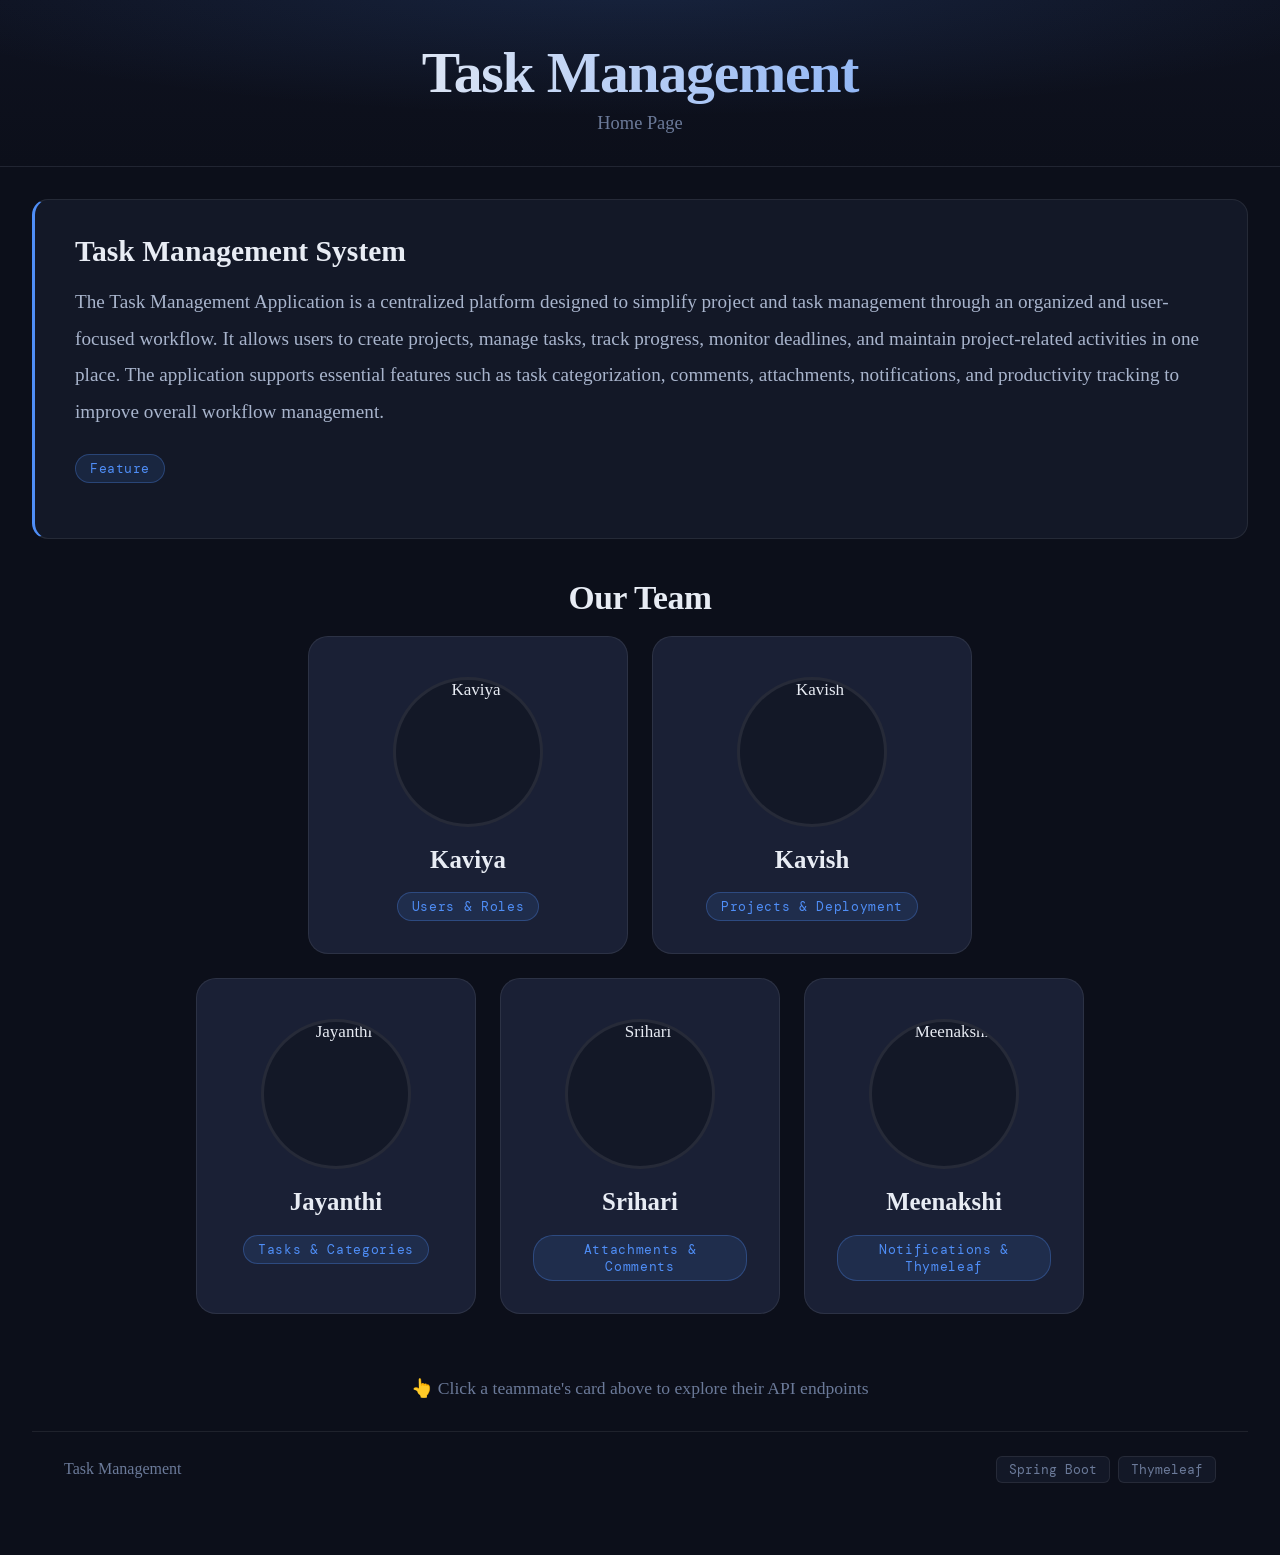
==== commit 7f6ac68e: "[Meenakshi]: Modify UI" ====
--- a/src/main/resources/templates/index.html
+++ b/src/main/resources/templates/index.html
@@ -304,7 +304,7 @@
     </div>
 </div>
 
-<div class="section-title">Our Team <span>Click a member to see their endpoints</span></div>
+<div class="section-title">Our Team </div>
 
 <div class="team-grid">
     <div class="team-row team-row-top">
@@ -316,7 +316,7 @@
         <div class="member-card" onclick="show('kavish')" id="card-kavish">
             <img th:src="@{/images/kavish.jpeg}" class="member-avatar" alt="Kavish" />
             <div class="member-name">Kavish</div>
-            <span class="member-tag">Projects</span>
+            <span class="member-tag">Projects & Deployment </span>
         </div>
     </div>
     <div class="team-row team-row-bottom">
@@ -333,9 +333,10 @@
         <div class="member-card" onclick="show('meenakshi')" id="card-meenakshi">
             <img th:src="@{/images/meenu.jpeg}" class="member-avatar" alt="Meenakshi" />
             <div class="member-name">Meenakshi</div>
-            <span class="member-tag">Thymeleaf &amp; Notifications</span>
-        </div>
-    </div>
+            <span class="member-tag">Notifications &amp; Thymeleaf  </span>
+        </div>
+    </div>
+
 </div>
 
 <div class="endpoints-section">
@@ -356,6 +357,7 @@
                 <div class="group-label">User Management</div>
                 <div class="endpoint-row">
                     <div class="endpoint-main"><span class="method POST">POST</span>
+
                         <a th:href="@{/users-ui}" class="path">/api/v1/users</a></div>
                     <div class="endpoint-desc">Create a new user account</div>
                 </div>
@@ -740,7 +742,7 @@
     <!-- ── MEENAKSHI ── -->
     <div id="panel-meenakshi" style="display:none">
         <div class="endpoints-header">
-            <span class="who">Meenakshi</span> — Thymeleaf &amp; Notifications
+            <span class="who">Meenakshi</span> — Notifications &amp; Frontend
             <span class="count">6 endpoints</span>
         </div>
         <div class="group-grid">
@@ -774,21 +776,7 @@
                     </div>
                     <div class="endpoint-desc">Delete a specific notification</div>
                 </div>
-                <div class="endpoint-row">
-                    <div class="endpoint-main">
-                        <span class="method GET">GET</span>
-                        <a th:href="@{/notifications-ui}" class="path">/api/v1/users/<span class="path-param">{userId}</span>/notifications/unread</a>
-                    </div>
-                    <div class="endpoint-desc">Get all unread notifications for a user</div>
-                </div>
-                <div class="endpoint-row">
-                    <div class="endpoint-main">
-                        <span class="method PUT">PUT</span>
-                        <a th:href="@{/notifications-ui}" class="path">/api/v1/notifications/<span class="path-param">{notificationId}</span>/read</a>
-                    </div>
-                    <div class="endpoint-desc">Mark a notification as read</div>
-                </div>
-            </div>
+
         </div>
     </div>
 
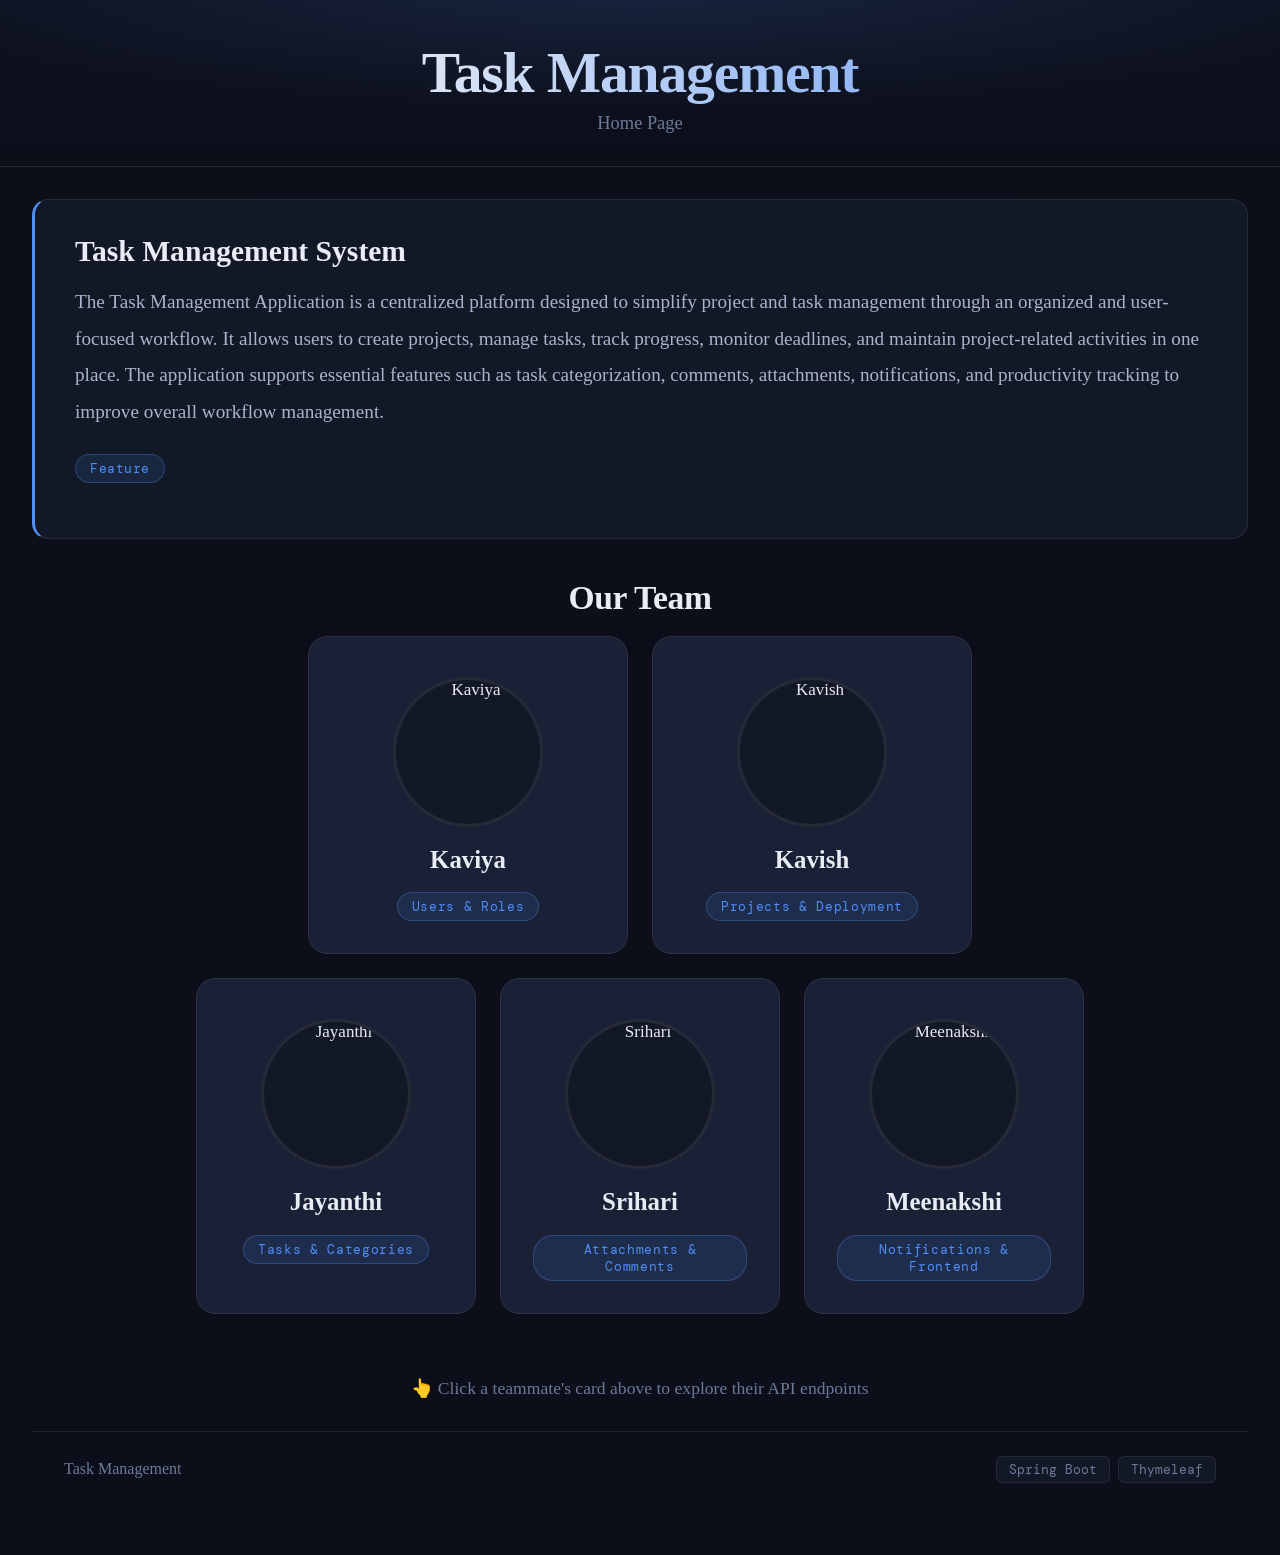
==== commit 6d87d48c: "[Meenakshi]: Minor change in UI" ====
--- a/src/main/resources/templates/index.html
+++ b/src/main/resources/templates/index.html
@@ -333,7 +333,7 @@
         <div class="member-card" onclick="show('meenakshi')" id="card-meenakshi">
             <img th:src="@{/images/meenu.jpeg}" class="member-avatar" alt="Meenakshi" />
             <div class="member-name">Meenakshi</div>
-            <span class="member-tag">Notifications &amp; Thymeleaf  </span>
+            <span class="member-tag">Notifications &amp; Frontend  </span>
         </div>
     </div>
 
@@ -345,7 +345,6 @@
         👆 Click a teammate's card above to explore their API endpoints
     </div>
 
-    <!-- ── KAVIYA ── -->
     <!-- ── KAVIYA ── -->
     <div id="panel-kaviya" style="display:none">
         <div class="endpoints-header">
@@ -425,7 +424,6 @@
     </div>
 
     <!-- ── KAVISH ── -->
-    <!-- ── KAVISH ── -->
     <div id="panel-kavish" style="display:none">
 
         <div class="endpoints-header">
@@ -743,7 +741,7 @@
     <div id="panel-meenakshi" style="display:none">
         <div class="endpoints-header">
             <span class="who">Meenakshi</span> — Notifications &amp; Frontend
-            <span class="count">6 endpoints</span>
+            <span class="count">4 endpoints</span>
         </div>
         <div class="group-grid">
             <div class="endpoint-group">
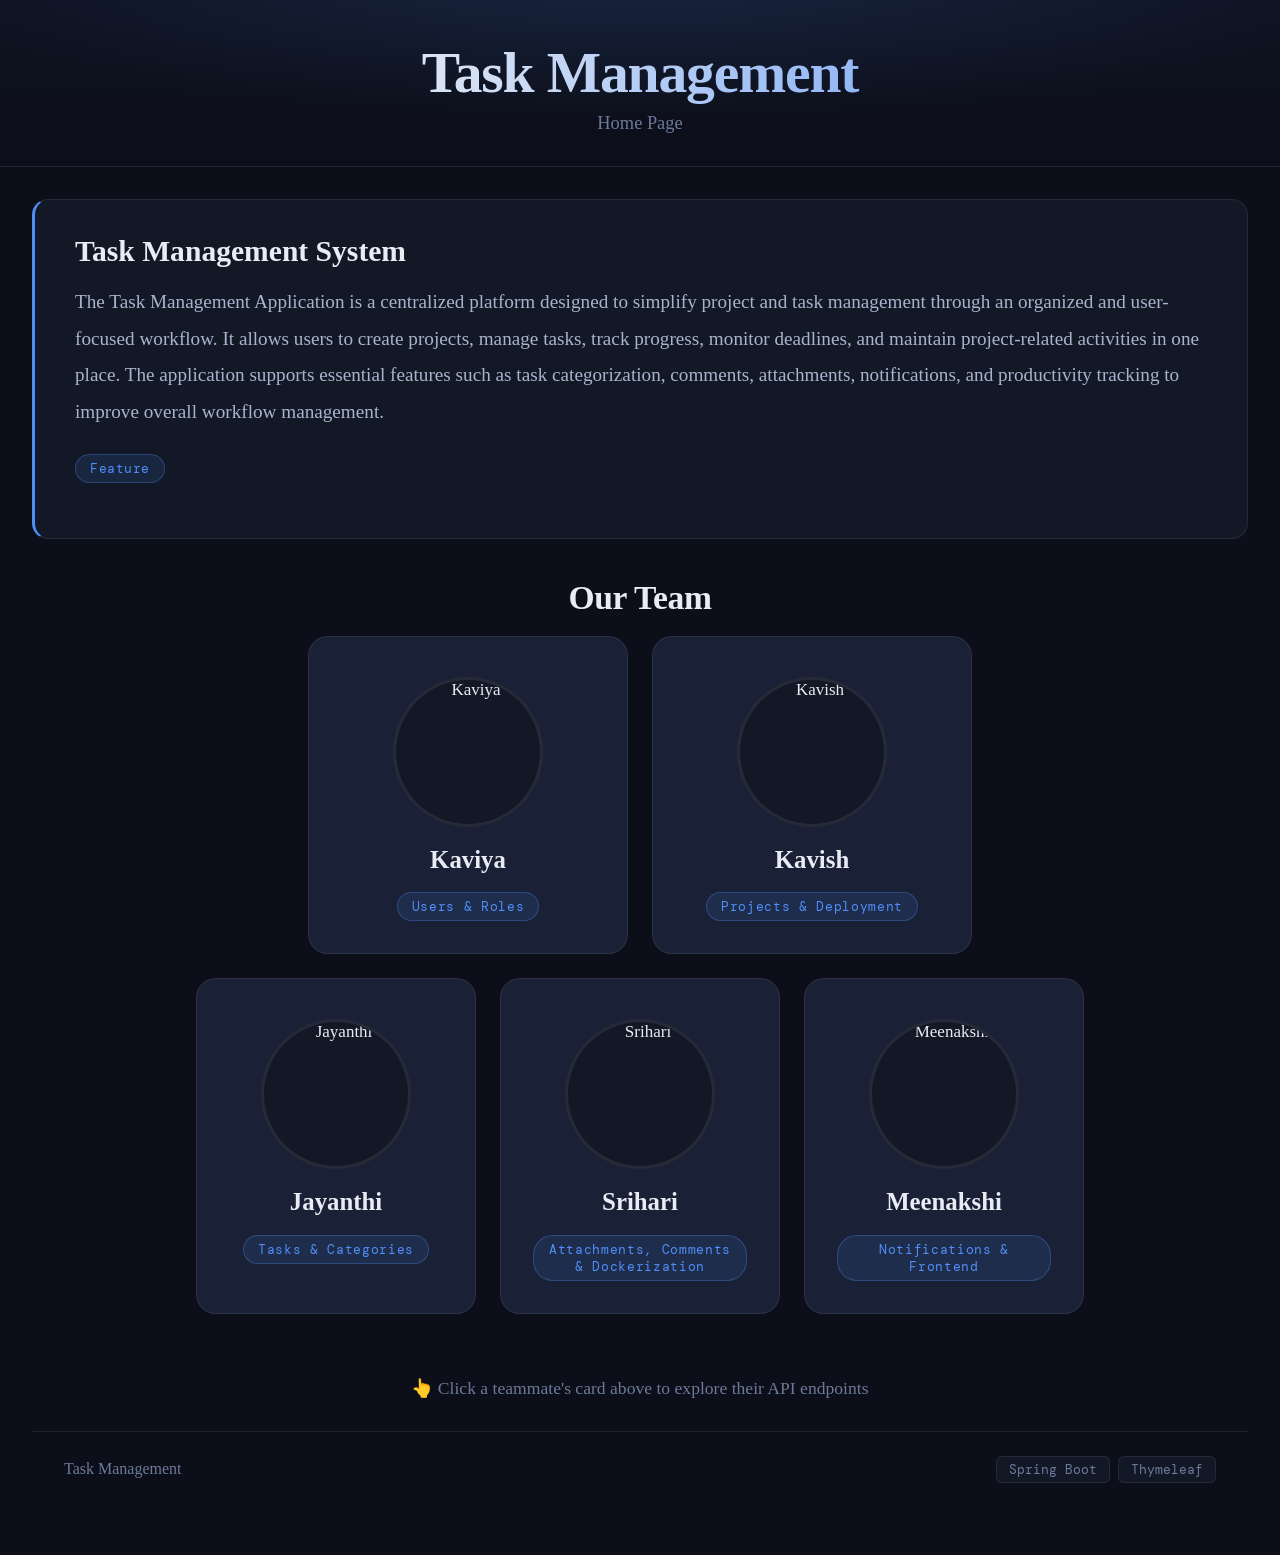
==== commit 030be1dc: "[Srihari]: Minor Bug fixes" ====
--- a/src/main/resources/templates/index.html
+++ b/src/main/resources/templates/index.html
@@ -328,7 +328,7 @@
         <div class="member-card" onclick="show('srihari')" id="card-srihari">
             <img th:src="@{/images/srihari.jpeg}" class="member-avatar" alt="Srihari" />
             <div class="member-name">Srihari</div>
-            <span class="member-tag">Attachments & Comments</span>
+            <span class="member-tag">Attachments, Comments & Dockerization</span>
         </div>
         <div class="member-card" onclick="show('meenakshi')" id="card-meenakshi">
             <img th:src="@{/images/meenu.jpeg}" class="member-avatar" alt="Meenakshi" />
